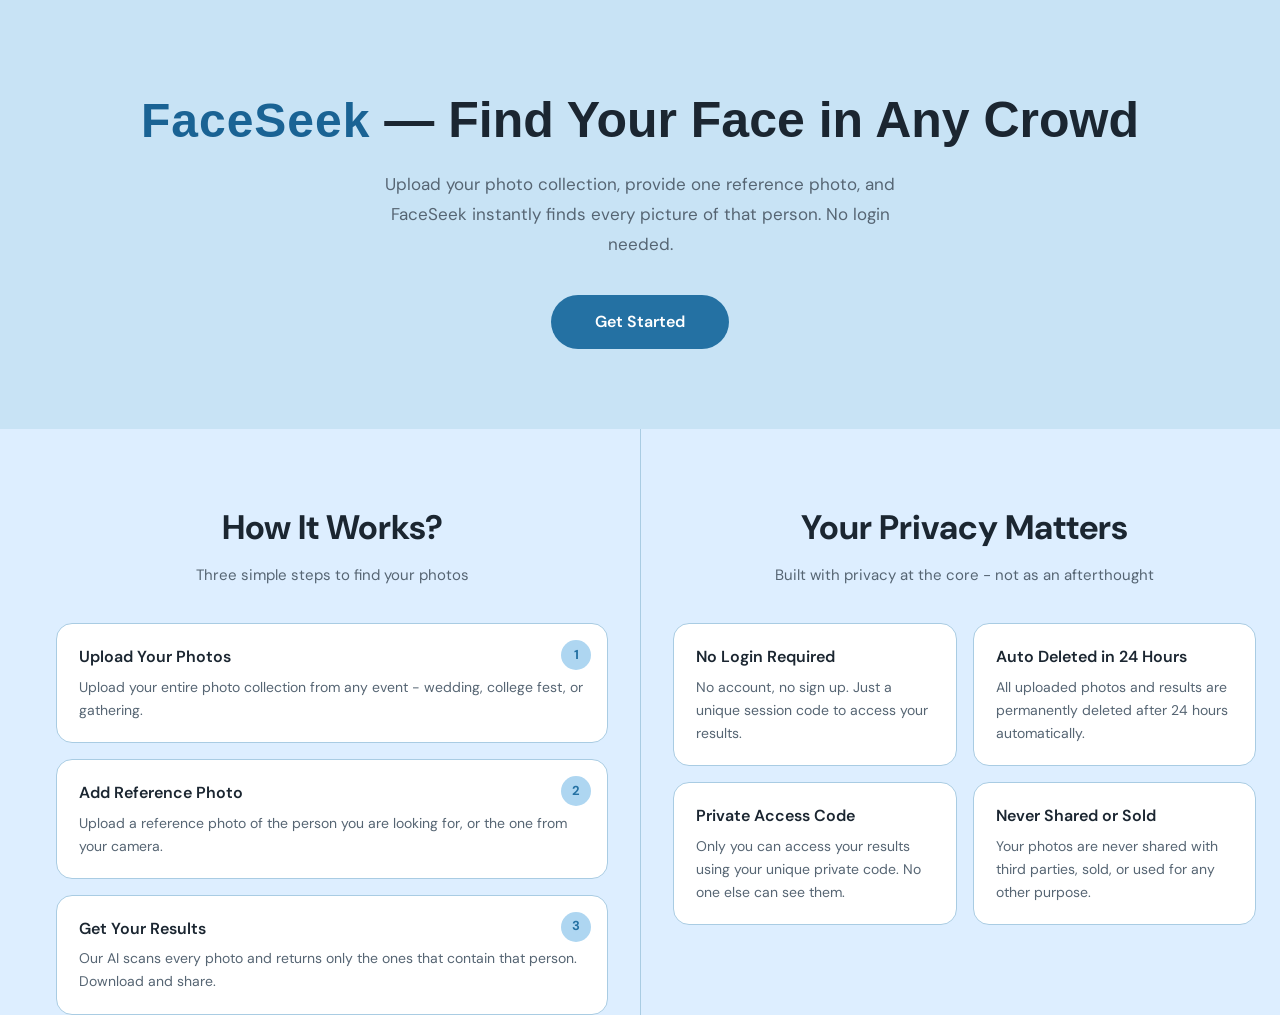
==== frontend/index.html @ 5cd5ea0a "fix: remove old shared script and fix typos in landing page" ====
<!DOCTYPE html>

<html lang="en">

<head>

    <meta charset="UTF-8">
    <meta name="viewport" content="width=device-width, initial-scale=1.0">
    <title>FaceSeek - Find Your Photos Instantly</title>    
    <link rel="stylesheet" href="Style.css">
</head>

<body>
    <section class="hero">
        <h1><span class="brand">FaceSeek</span> — Find Your Face in Any Crowd</h1>
        <p class="subtitle">
            Upload your photo collection, provide one reference photo,
            and FaceSeek instantly finds every picture of that person.
            No login needed.
        </p>

        <div class="btn-wrapper">
            <a href="Page2.html" class="btn-primary">Get Started</a>
        </div>

    </section>

    <div class="two-col-sections">
        <section class="how-section">
            <h2>How It Works?</h2>
            <p class="section-sub">Three simple steps to find your photos</p>

            <div class="steps">
                <div class="step-card">
                    <div class="step-number">1</div>
                    <h3>Upload Your Photos</h3>
                    <p>Upload your entire photo collection from any event - wedding, college fest, or gathering.</p>
                </div>

                <div class="step-card">
                    <div class="step-number">2</div>
                    <h3>Add Reference Photo</h3>
                    <p>Upload a reference photo of the person you are looking for, or the one from your camera.</p>
                </div>

                <div class="step-card">
                    <div class="step-number">3</div>
                    <h3>Get Your Results</h3>
                    <p>Our AI scans every photo and returns only the ones that contain that person. Download and share.</p>
                </div>

            </div>
        </section>

        <section class="privacy-section">

            <h2>Your Privacy Matters</h2>
            <p class="section-sub">Built with privacy at the core - not as an afterthought</p>

            <div class="privacy-cards">

                <div class="card">
                    <h3>No Login Required</h3>
                    <p>No account, no sign up. Just a unique session code to access your results.</p>
                </div>

                <div class="card">
                    <h3>Auto Deleted in 24 Hours</h3>
                    <p>All uploaded photos and results are permanently deleted after 24 hours automatically.</p>
                </div>

                <div class="card">
                    <h3>Private Access Code</h3>
                    <p>Only you can access your results using your unique private code. No one else can see them.</p>
                </div>

                <div class="card">
                    <h3>Never Shared or Sold</h3>
                    <p>Your photos are never shared with third parties, sold, or used for any other purpose.</p>
                </div>

            </div>

        </section>

    </div>

</body>

</html>
---- frontend/Style.css ----
@import url('https://fonts.googleapis.com/css2?family=Playfair+Display:wght@700&family=DM+Sans:wght@400;600&display=swap');

/* VARIABLES */
:root {
    --bg: #ddeeff;
    --white: #ffffff;
    --blue:#2471a3;
    --blue-light: #aed6f1;
    --blue-dark: #1a6394;
    --text-dark: #1b2631;
    --text-gray: #566573;
    --border: #a9cce3;
    --font: 'DM Sans', Arial, sans-serif;
    --hero-bg:  #c8e3f5;
}

/* Reseting browser spacing */
* {
    box-sizing: border-box;
    margin: 0;
    padding: 0;
}

/* Base style for whole page */
body {
    background: var(--hero-bg);
    color: var(--text-dark);
    font-family: var(--font);
    font-size: 16px;
    line-height: 1.6;
    overflow-x: hidden;

    min-height: 100vh;
    display: flex;
    flex-direction: column;
}


/* --- SECTION 1 -> HERO --- */
.hero{
    background-color: var(--hero-bg);
    text-align: center;
    /* max-width: 700px; */
    padding: 90px 24px 80px;
}

.hero h1 {
    font-family: 'Space Grotesk', sans-serif;
    font-size: 50px;
    font-weight: 700;
    color: var(--text-dark);
    line-height: 1.2;
    margin-bottom: 20px;
}
.brand {
    font-family: 'Outfit', sans-serif;
    font-size: 48px;
    font-weight: 800;
    color: var(--blue-dark);
    letter-spacing: 1px;
}


.hero .subtitle {
    font-size: 17px;
    color: var(--text-gray);
    max-width: 520px;
    margin: 0 auto 36px;
    line-height: 1.75;
}

/* Button Settings */
.btn-wrapper {
    display: flex;
    justify-content: center;
}
.btn-primary {
    display: inline-block;
    background-color: var(--blue);
    color: #ffffff;
    text-decoration: none;
    font-size: 16px;
    font-weight: 600;
    padding: 14px 44px;
    border-radius: 100px;
    transition: background-color 0.2s, transform 0.2s;
}

.btn-primary:hover {
    background-color: var(--blue-dark);
    transform: translateY(-2px);
}

/*Two column Wrapper */
.two-col-sections {
    display: grid;
    grid-template-columns: 1fr 1fr;
    align-items: stretch;
    max-width: 1300px;
    padding: 0 24px;
    margin: 0 auto;
}


/* --- SECTION 2 -> HOW IT WORKS? --- */
.how-section {
    background-color: var(--bg);
    padding: 72px 32px 0;
    /* max-width: 1050px; */
    text-align: center;
}

.how-section h2 {
    font-size: 34px;
    font-weight: 700;
    color: var(--text-dark);
    margin-bottom: 8px;
}

.section-sub {
    font-size: 15px;
    color: var(--text-gray);
    margin-bottom: 36px;
}

/* 3 Cards Row */
.steps {
    display: flex;
    flex-direction: column;
    gap: 16px;
    /* text-align: left; */
}

.step-card {
    background-color: var(--white);
    border: 1px solid var(--border);
    border-radius: 16px;
    padding: 20px 22px;
    position: relative; /* for step number positioning */
    text-align: left;
}


.step-number {
    position: absolute;
    top: 16px;
    right: 16px;
    width: 30px;
    height: 30px;
    border-radius: 50%;
    background-color: var(--blue-light);
    color: var(--blue);
    font-size: 13px;
    font-weight: 700;
    display: flex;
    align-items: center;
    justify-content: center;
}

/* Card Title */
.step-card h3 {
    font-size: 16px;
    font-weight: 600;
    color: var(--text-dark);
    margin-bottom: 6px;
    padding-right: 40px;
}

/* Card Description */
.step-card p {
    font-size: 14px;
    color: var(--text-gray);
    line-height: 1.65;
}


/* --- SECTION 3 -> PRIVACY --- */
.privacy-section {
    background-color: var(--bg);
    padding:  72px 0 72px 32px;
    text-align: center;
    border-left: 1px solid var(--border);
}

.privacy-section h2 {
    font-size: 34px;
    font-weight: 700;
    color: var(--text-dark);
    margin-bottom: 8px;
}

/* 4 Privacy Cards */
.privacy-cards {
    display: grid;
    grid-template-columns: repeat(2, 1fr);
    gap: 16px;
    text-align: left;
    align-items: start;
}

.card {
    background-color: var(--white);
    border: 1px solid var(--border);
    border-radius: 16px;
    padding: 20px 22px;
}

/* Card Title */
.card h3 {
    font-size: 16px;
    font-weight: 600;
    color: var(--text-dark);
    margin-bottom: 6px;
}

/* Card Description */
.card p {
    font-size: 14px;
    color: var(--text-gray);
    line-height: 1.65;
}


/* --- TABLET VIEW --- */
@media (max-width: 960px) {
    .two-col-sections {
        grid-template-columns: 1fr;
        padding: 0 20px;
    }
    
    .how-section {
        padding: 60px 0 40px;
        border-bottom: 1px solid var(--border); 
    }
 
    .privacy-section {
        padding: 40px 0 60px;
        border-left: none;
    }
}


/* --- MOBILE VIEW --- */
@media (max-width: 900px) {
    .two-col-sections {
        grid-template-columns: 1fr;
    }
}

@media (max-width: 680px) {
 
  .hero h1 {
    font-size: 32px;
  }
 
  .privacy-cards {
    grid-template-columns: 1fr;
  }
}

/* --- PAGE 2 - GET STARTED --- */
body.page2 {
    min-height: 1000vh;
    display: flex;
    flex-direction: column;
    overflow-x: hidden;
}

.back-bar {
    padding: 20px 32px;
    background: var(--hero-bg);
    border-bottom: 1px solid var(--border);
}

.back-link {
    display: inline-flex;
    align-items: center;
    gap: 6px;
    font-size: 16px;
    font-weight: 600;
    color: var(--blue);
    text-decoration: none;
}

.page-hero {
    background: var(--hero-bg);
    text-align: center;
    padding: 56px 24px 52px;
    border-bottom: 1px solid var(--border);
}

.page-hero h1 {
    font-family: 'Outfit', sans-serif;
    font-size: 39px;
    font-weight: 800;
    color: var(--text-dark);
    margin-bottom: 12px;
    line-height: 1.2
}

.page-hero h1 span {
    color: var(--blue-dark);
}

.page-hero p {
    font-size: 16px;
    color: var(--text-gray);
    max-width: 460px;
    margin: 0 auto;
}

.options-wrapper {
    flex: 1;
    display: flex;
    align-items: center;
    justify-content: center;
    padding: 56px 24px 72px;
}

.option-grid {
    display: grid;
    grid-template-columns: 1fr auto 1fr;
    gap: 24px;
    max-width: 860px;
    align-items: center;
}

.option-card {
    background: var(--white);
    border: 1px solid var(--border);
    border-radius: 20px;
    padding: 40px 36px;
    text-align: center;
    text-decoration: none;
    color: inherit;
    display: flex;
    flex-direction: column;
    align-items: center;
    gap: 16px;
    cursor: pointer;
    position: relative;
    overflow: hidden;
}

.icon-wrap {
    width: 72px;
    height: 72px;
    border-radius: 50px;
    background: var(--hero-bg);
    border: 1.5px solid var(--border);
    display: flex;
    align-items: center;
    justify-content: center;
    flex-shrink: 0;
    position: relative;
    z-index: 1;
}

.icon-wrap svg {
    width: 32px;
    height: 32px;
    stroke: var(--blue);
}

.option-card h2 {
    font-family: 'Outfit', sans-serif;
    font-size: 22px;
    font-weight: 700;
    color: var(--text-dark);
    position: relative;
    z-index: 1;
}

.option-card p {
    font-size: 14px;
    color: var(--text-gray);
    line-height: 1.7;
    max-width: 260px;
    position: relative;
    z-index: 1;
}

.card-badge {
    display: inline-block;
    font-size: 12px;
    font-weight: 600;
    padding: 4px 14px;
    border-radius: 100px;
    position: relative;
    z-index: 1;
    margin-top: 4px;
}

.badge-new {
    background: var(--blue-light);
    color: var(--blue-dark);
}

.badge-existing {
    background: #e8f5e9;
    color: #2e7d32;
}

.divider-or {
    display: flex;
    flex-direction: column;
    align-items: center;
    justify-content: center;
    gap: 10px;
    color: var(--text-gray);
    font-size: 20px;
    font-weight: 600;
    padding: 0 8px;
    opacity: 0.9;
}

.divider-line {
    width: 1px;
    height: 80px;
    background: var(--border);
}

.card-arrow {
    margin-top: auto;
    width: 36px;
    height: 36px;
    border-radius: 50%;
    background: var(--bg);
    display: flex;
    align-items: center;
    justify-content: center;
    position: relative;
    z-index: 1;
}

.card-arrow svg {
    width: 16px;
    height: 16px;
    stroke: var(--text-gray);
}

.note {
    text-align: center;
    font-size: 13px;
    color: var(--text-gray);
    padding: 0 24px 40px;
}

.note span {
    color: var(--blue);
    font-weight: 600;
}

/* --- PAGE 2 MOBILE --- */
@media (max-width: 640px) {
    .options-grid {
        grid-template-columns: 1fr;
    }
 
    .divider-or {
        flex-direction: row;
    }
 
    .divider-line {
        width: 60px;
        height: 1px;
    }
 
    .page-hero h1 {
        font-size: 28px;
    }
 
    .option-card {
        padding: 30px 24px;
    }
}

 /* ── PAGE 3 SPECIFIC STYLES ── */

/* ── FORM CARD ── */
.form-wrapper {
    flex: 1;
    display: flex;
    align-items: center;
    justify-content: center;
    padding: 48px 24px 72px;
    background: var(--bg);
}

.form-card {
    background: var(--white);
    border: 1px solid var(--border);
    border-radius: 24px;
    padding: 48px 44px;
    width: 100%;
    max-width: 500px;
    box-shadow: 0 4px 32px rgba(36, 113, 163, 0.07);
}

.form-card-header {
    text-align: center;
    margin-bottom: 36px;
}

.form-icon {
    width: 64px;
    height: 64px;
    border-radius: 50%;
    background: var(--hero-bg);
    border: 1.5px solid var(--border);
    display: flex;
    align-items: center;
    justify-content: center;
    margin: 0 auto 20px;
}

.form-icon svg {
    width: 28px;
    height: 28px;
    stroke: var(--blue);
}

.form-card-header h2 {
    font-family: 'Outfit', sans-serif;
    font-size: 26px;
    font-weight: 700;
    color: var(--text-dark);
    margin-bottom: 8px;
}

.form-card-header p {
    font-size: 14px;
    color: var(--text-gray);
    line-height: 1.6;
}

/* ── FIELD GROUP ── */
.field-group {
    display: flex;
    flex-direction: column;
    gap: 24px;
    margin-bottom: 28px;
}

.field-label {
    display: block;
    font-size: 13px;
    font-weight: 600;
    color: var(--text-dark);
    margin-bottom: 8px;
    letter-spacing: 0.3px;
}

.field-input {
    width: 100%;
    padding: 13px 16px;
    border: 1.5px solid var(--border);
    border-radius: 12px;
    font-family: var(--font);
    font-size: 15px;
    color: var(--text-dark);
    background: var(--white);
    outline: none;
    transition: border-color 0.2s, box-shadow 0.2s;
}

.field-input:focus {
    border-color: var(--blue);
    box-shadow: 0 0 0 3px rgba(36, 113, 163, 0.1);
}

.field-input::placeholder {
    color: #b0bec5;
}

.field-note {
    margin-top: 7px;
    font-size: 12px;
    color: var(--text-gray);
    display: flex;
    align-items: center;
    gap: 5px;
}

.field-note svg {
    width: 13px;
    height: 13px;
    stroke: var(--text-gray);
    flex-shrink: 0;
}

/* ── AUTO-CODE BOX ── */
.code-box {
    position: relative;
}

.code-display {
    width: 100%;
    padding: 13px 48px 13px 16px;
    border: 1.5px solid var(--border);
    border-radius: 12px;
    font-family: 'Courier New', monospace;
    font-size: 15px;
    font-weight: 600;
    color: var(--blue-dark);
    background: var(--hero-bg);
    letter-spacing: 2px;
    cursor: default;
    user-select: all;
}

.copy-btn {
    position: absolute;
    right: 10px;
    top: 50%;
    transform: translateY(-50%);
    background: none;
    border: none;
    cursor: pointer;
    padding: 6px;
    border-radius: 8px;
    color: var(--text-gray);
    display: flex;
    align-items: center;
    justify-content: center;
    transition: background 0.15s, color 0.15s;
}

.copy-btn:hover {
    background: var(--blue-light);
    color: var(--blue-dark);
}

.copy-btn svg {
    width: 16px;
    height: 16px;
    stroke: currentColor;
}

.copy-toast {
    display: none;
    position: absolute;
    right: 0;
    top: -32px;
    background: var(--text-dark);
    color: #fff;
    font-size: 11px;
    font-weight: 600;
    padding: 4px 10px;
    border-radius: 6px;
    white-space: nowrap;
    pointer-events: none;
}

.copy-toast.show {
    display: block;
    animation: fadeOut 1.5s forwards;
}

@keyframes fadeOut {
    0%   { opacity: 1; }
    70%  { opacity: 1; }
    100% { opacity: 0; }
}

/* ── SAVE WARNING ── */
.save-warning {
    background: #fff8e1;
    border: 1px solid #ffe082;
    border-radius: 12px;
    padding: 14px 16px;
    display: flex;
    gap: 10px;
    align-items: flex-start;
    margin-bottom: 28px;
}

.save-warning svg {
    width: 18px;
    height: 18px;
    stroke: #f59e0b;
    flex-shrink: 0;
    margin-top: 1px;
}

.save-warning p {
    font-size: 13px;
    color: #78550a;
    line-height: 1.55;
}

.save-warning strong {
    font-weight: 700;
}

/* ── SUBMIT BUTTON ── */
.btn-submit {
    width: 100%;
    padding: 15px;
    background: var(--blue);
    color: #fff;
    border: none;
    border-radius: 100px;
    font-family: var(--font);
    font-size: 15px;
    font-weight: 600;
    cursor: pointer;
    transition: background 0.2s, transform 0.2s;
}

.btn-submit:hover {
    background: var(--blue-dark);
    transform: translateY(-2px);
}

.btn-submit:active {
    transform: translateY(0);
}

/* ── SUCCESS OVERLAY ── */
.success-overlay {
    display: none;
    position: fixed;
    inset: 0;
    background: rgba(200, 227, 245, 0.7);
    backdrop-filter: blur(6px);
    z-index: 100;
    align-items: center;
    justify-content: center;
    padding: 24px;
}

.success-overlay.show {
    display: flex;
    animation: overlayIn 0.3s ease;
}

@keyframes overlayIn {
    from { opacity: 0; }
    to   { opacity: 1; }
}

.success-card {
    background: var(--white);
    border: 1px solid var(--border);
    border-radius: 24px;
    padding: 48px 40px;
    max-width: 440px;
    width: 100%;
    text-align: center;
    box-shadow: 0 8px 48px rgba(36, 113, 163, 0.13);
    animation: cardIn 0.35s cubic-bezier(0.34, 1.56, 0.64, 1);
}

@keyframes cardIn {
    from { opacity: 0; transform: scale(0.92) translateY(16px); }
    to   { opacity: 1; transform: scale(1) translateY(0); }
}

.success-icon {
    width: 72px;
    height: 72px;
    border-radius: 50%;
    background: #e8f5e9;
    border: 1.5px solid #a5d6a7;
    display: flex;
    align-items: center;
    justify-content: center;
    margin: 0 auto 20px;
}

.success-icon svg {
    width: 32px;
    height: 32px;
    stroke: #2e7d32;
}

.success-card h2 {
    font-family: 'Outfit', sans-serif;
    font-size: 24px;
    font-weight: 700;
    color: var(--text-dark);
    margin-bottom: 8px;
}

.success-card > p {
    font-size: 14px;
    color: var(--text-gray);
    line-height: 1.6;
    margin-bottom: 28px;
}

.success-info {
    background: var(--hero-bg);
    border: 1px solid var(--border);
    border-radius: 14px;
    padding: 18px 20px;
    text-align: left;
    margin-bottom: 12px;
}

.success-info-row {
    display: flex;
    justify-content: space-between;
    align-items: center;
    gap: 12px;
}

.success-info-row + .success-info-row {
    margin-top: 12px;
    padding-top: 12px;
    border-top: 1px solid var(--border);
}

.success-info-label {
    font-size: 12px;
    font-weight: 600;
    color: var(--text-gray);
    text-transform: uppercase;
    letter-spacing: 0.5px;
}

.success-info-value {
    font-size: 14px;
    font-weight: 600;
    color: var(--text-dark);
    font-family: 'Courier New', monospace;
    letter-spacing: 1px;
}

.success-copy-btn {
    background: none;
    border: none;
    cursor: pointer;
    padding: 4px;
    color: var(--blue);
    display: flex;
    align-items: center;
}

.success-copy-btn svg {
    width: 15px;
    height: 15px;
    stroke: currentColor;
}

.success-warning {
    background: #fff8e1;
    border: 1px solid #ffe082;
    border-radius: 10px;
    padding: 11px 14px;
    font-size: 12px;
    color: #78550a;
    line-height: 1.55;
    text-align: left;
    margin-bottom: 24px;
    display: flex;
    gap: 8px;
    align-items: flex-start;
}

.success-warning svg {
    width: 15px;
    height: 15px;
    stroke: #f59e0b;
    flex-shrink: 0;
    margin-top: 1px;
}

.btn-continue {
    width: 100%;
    padding: 14px;
    background: var(--blue);
    color: #fff;
    border: none;
    border-radius: 100px;
    font-family: var(--font);
    font-size: 15px;
    font-weight: 600;
    cursor: pointer;
    text-decoration: none;
    display: inline-block;
    transition: background 0.2s, transform 0.2s;
}

.btn-continue:hover {
    background: var(--blue-dark);
    transform: translateY(-2px);
}

/* ── MOBILE ── */
@media (max-width: 560px) {
    .form-card {
        padding: 32px 24px;
    }

    .success-card {
        padding: 36px 24px;
    }
}

/* --- PAGE 4 - ACCESS ALBUM --- */
.pwd-box {
    position: relative;
}

.pwd-toggle {
    position: absolute;
    right: 12px;
    top: 50%;
    transform: translateY(-50%);
    background: none;
    border: none;
    cursor: pointer;
    padding: 4px;
    color: var(--text-gray);
    display: flex;
    align-items: center;
    justify-content: center;
    border-radius: 6px;
    transition: color 0.15s, background 0.15s;
}

.pwd-toggle:hover {
    color: var(--blue);
    background: var(--blue-light);
}

.pwd-toggle svg {
    width: 17px;
    height: 17px;
    stroke: currentColor;
}

.error-banner {
    display: none;
    background: #fdecea;
    border: 1px solid #f5c6c2;
    border-radius: 12px;
    padding: 13px 16px;
    gap: 10px;
    align-items: flex-start;
    margin-bottom: 20px;
}

.error-banner.show {
    display: flex;
    animation: shakeX 0.4s ease;
}

.error-banner p {
    font-size: 13px;
    color: #7f1d1d;
    line-height: 1.55;
}

.error-banner strong {
    font-weight: 700;
}

@keyframes shakeX {
    0%,100% { transform: translateX(0); }
    20%      { transform: translateX(-6px); }
    40%      { transform: translateX(6px); }
    60%      { transform: translateX(-4px); }
    80%      { transform: translateX(4px); }
}

.login-success-overlay {
    display: none;
    position: fixed;
    inset: 0;
    background: rgba(200, 227, 245, 0.7);
    backdrop-filter: blur(6px);
    z-index: 100;
    align-items: center;
    justify-content: center;
    padding: 24px;
}

.login-success-overlay.show {
    display: flex;
    animation: overlayIn 0.3s ease;
}

.login-success-card {
    background: var(--white);
    border: 1px solid var(--border);
    border-radius: 24px;
    padding: 48px 40px;
    max-width: 420px;
    width: 100%;
    text-align: center;
    box-shadow: 0 8px 48px rgba(36, 113, 163, 0.13);
    animation: cardIn 0.35s cubic-bezier(0.34, 1.56, 0.64, 1);
}

.login-success-card .success-icon {
    width: 72px;
    height: 72px;
    border-radius: 50%;
    background: #e8f5e9;
    border: 1.5px solid #a5d6a7;
    display: flex;
    align-items: center;
    justify-content: center;
    margin: 0 auto 20px;
}

.login-success-card .success-icon svg {
    width: 32px;
    height: 32px;
    stroke: #2e7d32;
}

.login-success-card h2 {
    font-family: 'Outfit', sans-serif;
    font-size: 24px;
    font-weight: 700;
    color: var(--text-dark);
    margin-bottom: 8px;
}

.login-success-card > p {
    font-size: 14px;
    color: var(--text-gray);
    line-height: 1.6;
    margin-bottom: 28px;
}

.login-album-info {
    background: var(--hero-bg);
    border: 1px solid var(--border);
    border-radius: 14px;
    padding: 18px 20px;
    text-align: left;
    margin-bottom: 28px;
}

.login-album-info-label {
    font-size: 12px;
    font-weight: 600;
    color: var(--text-gray);
    text-transform: uppercase;
    letter-spacing: 0.5px;
    margin-bottom: 4px;
}

.login-album-info-value {
    font-size: 15px;
    font-weight: 600;
    color: var(--text-dark);
}

/* --- PAGE 3b - UPLOAD PHOTOS --- */

/* ── ALBUM BANNER ── */
.album-banner {
    background: var(--white);
    border-bottom: 1px solid var(--border);
    padding: 12px 32px;
    display: flex;
    align-items: center;
    gap: 10px;
}

.album-banner-label {
    font-size: 12px;
    font-weight: 600;
    color: var(--text-gray);
    text-transform: uppercase;
    letter-spacing: 0.5px;
    white-space: nowrap;
}

.album-banner-name {
    font-size: 14px;
    font-weight: 600;
    color: var(--blue-dark);
}

/* ── UPLOAD WRAPPER ── */
.upload-wrapper {
    flex: 1;
    display: flex;
    align-items: flex-start;
    justify-content: center;
    padding: 40px 24px 72px;
    background: var(--bg);
}

.upload-card {
    background: var(--white);
    border: 1px solid var(--border);
    border-radius: 24px;
    padding: 44px 40px;
    width: 100%;
    max-width: 580px;
    box-shadow: 0 4px 24px rgba(36, 113, 163, 0.07);
}

/* ── CARD HEADER ── */
.upload-card-header {
    text-align: center;
    margin-bottom: 32px;
}

.upload-form-icon {
    width: 60px;
    height: 60px;
    border-radius: 16px;
    background: var(--hero-bg);
    border: 1.5px solid var(--border);
    display: flex;
    align-items: center;
    justify-content: center;
    margin: 0 auto 18px;
}

.upload-form-icon svg {
    width: 26px;
    height: 26px;
    stroke: var(--blue);
}

.upload-card-header h2 {
    font-family: 'Outfit', sans-serif;
    font-size: 22px;
    font-weight: 700;
    color: var(--text-dark);
    margin-bottom: 6px;
}

.upload-card-header p {
    font-size: 14px;
    color: var(--text-gray);
    line-height: 1.6;
}

/* ── DROP ZONE ── */
.drop-zone {
    border: 2px dashed var(--border);
    border-radius: 16px;
    padding: 40px 24px;
    text-align: center;
    cursor: pointer;
    transition: border-color 0.2s, background 0.2s;
    background: var(--hero-bg);
    margin-bottom: 24px;
}

.drop-zone:hover,
.drop-zone.drag-over {
    border-color: var(--blue);
    background: #d6eaf8;
}

.drop-zone-icon {
    width: 48px;
    height: 48px;
    border-radius: 12px;
    background: var(--white);
    border: 1.5px solid var(--border);
    display: flex;
    align-items: center;
    justify-content: center;
    margin: 0 auto 14px;
}

.drop-zone-icon svg {
    width: 22px;
    height: 22px;
    stroke: var(--blue);
}

.drop-zone p {
    font-size: 14px;
    color: var(--text-gray);
    line-height: 1.6;
}

.drop-zone p strong {
    color: var(--blue);
    font-weight: 600;
}

.drop-zone input[type="file"] {
    display: none;
}

.drop-zone-hint {
    font-size: 12px;
    color: var(--text-gray);
    margin-top: 8px;
}

/* ── PHOTO COUNT BAR ── */
.photo-count-bar {
    display: none;
    align-items: center;
    justify-content: space-between;
    margin-bottom: 14px;
}

.photo-count-bar.visible {
    display: flex;
}

.photo-count-text {
    font-size: 13px;
    font-weight: 600;
    color: var(--text-dark);
}

.photo-count-text span {
    color: var(--blue);
}

.clear-all-btn {
    font-size: 12px;
    font-weight: 600;
    color: #e53935;
    background: none;
    border: none;
    cursor: pointer;
    padding: 4px 8px;
    border-radius: 6px;
    transition: background 0.15s;
}

.clear-all-btn:hover {
    background: #fdecea;
}

/* ── THUMBNAIL GRID ── */
.thumb-grid {
    display: grid;
    grid-template-columns: repeat(4, 1fr);
    gap: 10px;
    margin-bottom: 28px;
}

.thumb-item {
    position: relative;
    border-radius: 10px;
    overflow: hidden;
    aspect-ratio: 1 / 1;
    border: 1.5px solid var(--border);
    background: var(--hero-bg);
}

.thumb-item img {
    width: 100%;
    height: 100%;
    object-fit: cover;
    display: block;
}

.thumb-remove {
    position: absolute;
    top: 4px;
    right: 4px;
    width: 22px;
    height: 22px;
    border-radius: 50%;
    background: rgba(0, 0, 0, 0.55);
    border: none;
    cursor: pointer;
    display: flex;
    align-items: center;
    justify-content: center;
    opacity: 0;
    transition: opacity 0.15s;
    padding: 0;
}

.thumb-item:hover .thumb-remove {
    opacity: 1;
}

.thumb-remove svg {
    width: 11px;
    height: 11px;
    stroke: #fff;
    stroke-width: 2.5;
}

/* ── LIMIT WARNING ── */
.limit-warning {
    display: none;
    background: #fff8e1;
    border: 1px solid #ffe082;
    border-radius: 10px;
    padding: 11px 14px;
    font-size: 12px;
    color: #78550a;
    line-height: 1.55;
    margin-bottom: 20px;
    gap: 8px;
    align-items: flex-start;
}

.limit-warning.show {
    display: flex;
}

.limit-warning svg {
    width: 15px;
    height: 15px;
    stroke: #f59e0b;
    flex-shrink: 0;
    margin-top: 1px;
}

/* ── UPLOAD SUCCESS OVERLAY ── */
.upload-success-overlay {
    display: none;
    position: fixed;
    inset: 0;
    background: rgba(200, 227, 245, 0.75);
    backdrop-filter: blur(6px);
    z-index: 100;
    align-items: center;
    justify-content: center;
    padding: 24px;
}

.upload-success-overlay.show {
    display: flex;
    animation: overlayIn 0.3s ease;
}

.upload-success-card {
    background: var(--white);
    border: 1px solid var(--border);
    border-radius: 24px;
    padding: 48px 40px;
    max-width: 440px;
    width: 100%;
    text-align: center;
    box-shadow: 0 8px 48px rgba(36, 113, 163, 0.13);
    animation: cardIn 0.35s cubic-bezier(0.34, 1.56, 0.64, 1);
}

.upload-success-card h2 {
    font-family: 'Outfit', sans-serif;
    font-size: 24px;
    font-weight: 700;
    color: var(--text-dark);
    margin-bottom: 8px;
}

.upload-success-card > p {
    font-size: 14px;
    color: var(--text-gray);
    line-height: 1.6;
    margin-bottom: 28px;
    position: relative;
}

/* ── UPLOAD SUMMARY BOX ── */
.upload-summary {
    background: var(--hero-bg);
    border: 1px solid var(--border);
    border-radius: 14px;
    padding: 18px 20px;
    text-align: left;
    margin-bottom: 16px;
}

.upload-summary-row {
    display: flex;
    justify-content: space-between;
    align-items: center;
    gap: 12px;
}

.upload-summary-row + .upload-summary-row {
    margin-top: 12px;
    padding-top: 12px;
    border-top: 1px solid var(--border);
}

.upload-summary-label {
    font-size: 12px;
    font-weight: 600;
    color: var(--text-gray);
    text-transform: uppercase;
    letter-spacing: 0.5px;
}

.upload-summary-value {
    font-size: 14px;
    font-weight: 600;
    color: var(--text-dark);
}

.upload-summary-value.mono {
    font-family: 'Courier New', monospace;
    letter-spacing: 1px;
}

/* ── CODE COPY BUTTON ── */
.code-copy-btn {
    background: none;
    border: none;
    cursor: pointer;
    padding: 4px;
    color: var(--blue);
    display: flex;
    align-items: center;
}

.code-copy-btn svg {
    width: 15px;
    height: 15px;
    stroke: currentColor;
}

/* ── PAGE 3b MOBILE ── */
@media (max-width: 560px) {
    .upload-card {
        padding: 32px 20px;
    }

    .thumb-grid {
        grid-template-columns: repeat(3, 1fr);
    }

    .upload-success-card {
        padding: 36px 24px;
    }
}
/* ── OVERLAY CLOSE BUTTON (Page3b) ── */
.overlay-close-btn {
    position: absolute;
    top: 16px;
    right: 16px;
    width: 32px;
    height: 32px;
    border-radius: 50%;
    background: var(--hero-bg);
    border: 1.5px solid var(--border);
    cursor: pointer;
    display: flex;
    align-items: center;
    justify-content: center;
    color: var(--text-gray);
    transition: background 0.15s, color 0.15s;
}
 
.overlay-close-btn:hover {
    background: var(--blue-light);
    color: var(--blue-dark);
}
 

            /* ══════════════════════════════════════════
               PAGE 4b — ALBUM VIEW & FACE FILTER
            ══════════════════════════════════════════ */
 
            body {
                background: var(--bg);
                display: flex;
                flex-direction: column;
                min-height: 100vh;
            }
 
            /* ── ALBUM INFO BANNER ── */
            .album-info-bar {
                background: var(--white);
                border-bottom: 1px solid var(--border);
                padding: 13px 32px;
                display: flex;
                align-items: center;
                gap: 20px;
                flex-wrap: wrap;
            }
 
            .album-info-chip {
                display: flex;
                align-items: center;
                gap: 7px;
                background: var(--hero-bg);
                border: 1px solid var(--border);
                border-radius: 100px;
                padding: 5px 14px 5px 10px;
            }
 
            .album-info-chip svg {
                width: 14px;
                height: 14px;
                stroke: var(--blue);
                flex-shrink: 0;
            }
 
            .album-info-chip-label {
                font-size: 11px;
                font-weight: 600;
                color: var(--text-gray);
                text-transform: uppercase;
                letter-spacing: 0.5px;
            }
 
            .album-info-chip-value {
                font-size: 13px;
                font-weight: 600;
                color: var(--blue-dark);
            }
 
            /* ── PAGE LAYOUT ── */
            .page4b-layout {
                flex: 1;
                display: flex;
                flex-direction: column;
                gap: 0;
            }
 
            /* ── SECTION HEADING ── */
            .section-heading {
                display: flex;
                align-items: center;
                justify-content: space-between;
                margin-bottom: 18px;
                flex-wrap: wrap;
                gap: 10px;
            }
 
            .section-heading-left {
                display: flex;
                align-items: center;
                gap: 10px;
            }
 
            .section-label {
                font-family: 'Outfit', sans-serif;
                font-size: 16px;
                font-weight: 700;
                color: var(--text-dark);
            }
 
            .photo-badge {
                display: inline-flex;
                align-items: center;
                background: var(--blue-light);
                color: var(--blue-dark);
                font-size: 12px;
                font-weight: 700;
                padding: 3px 10px;
                border-radius: 100px;
            }
 
 
            /* ══════════════════════════════════════════
               SECTION A — ALBUM PREVIEW
            ══════════════════════════════════════════ */
            .album-section {
                background: var(--white);
                border-bottom: 1px solid var(--border);
                padding: 28px 32px 32px;
            }
 
            /* Grid for album thumbnails */
            .album-preview-grid {
                display: grid;
                grid-template-columns: repeat(auto-fill, minmax(110px, 1fr));
                gap: 10px;
            }
 
            .album-thumb {
                position: relative;
                border-radius: 10px;
                overflow: hidden;
                aspect-ratio: 1 / 1;
                border: 1.5px solid var(--border);
                background: var(--hero-bg);
                cursor: pointer;
                transition: transform 0.15s, border-color 0.15s;
            }
 
            .album-thumb:hover {
                transform: scale(1.03);
                border-color: var(--blue);
            }
 
            .album-thumb img {
                width: 100%;
                height: 100%;
                object-fit: cover;
                display: block;
            }
 
            .album-thumb-overlay {
                position: absolute;
                inset: 0;
                background: rgba(36, 113, 163, 0.0);
                display: flex;
                align-items: center;
                justify-content: center;
                transition: background 0.15s;
            }
 
            .album-thumb:hover .album-thumb-overlay {
                background: rgba(36, 113, 163, 0.18);
            }
 
            .album-thumb-overlay svg {
                opacity: 0;
                width: 22px;
                height: 22px;
                stroke: #fff;
                filter: drop-shadow(0 1px 3px rgba(0,0,0,0.4));
                transition: opacity 0.15s;
            }
 
            .album-thumb:hover .album-thumb-overlay svg {
                opacity: 1;
            }
 
            /* Empty state */
            .album-empty {
                text-align: center;
                padding: 40px 20px;
                color: var(--text-gray);
                font-size: 14px;
            }
 
            .album-empty svg {
                width: 40px;
                height: 40px;
                stroke: var(--border);
                margin-bottom: 12px;
            }
 
 
            /* ══════════════════════════════════════════
               SECTION B — FACE FILTER
            ══════════════════════════════════════════ */
            .filter-section {
                padding: 32px 32px 36px;
                background: var(--bg);
                border-bottom: 1px solid var(--border);
            }
 
            .filter-card {
                background: var(--white);
                border: 1px solid var(--border);
                border-radius: 20px;
                padding: 32px 32px 28px;
                max-width: 680px;
                margin: 0 auto;
                box-shadow: 0 4px 20px rgba(36, 113, 163, 0.06);
            }
 
            .filter-card-header {
                display: flex;
                align-items: center;
                gap: 14px;
                margin-bottom: 24px;
            }
 
            .filter-icon {
                width: 48px;
                height: 48px;
                border-radius: 14px;
                background: var(--hero-bg);
                border: 1.5px solid var(--border);
                display: flex;
                align-items: center;
                justify-content: center;
                flex-shrink: 0;
            }
 
            .filter-icon svg {
                width: 22px;
                height: 22px;
                stroke: var(--blue);
            }
 
            .filter-card-header-text h3 {
                font-family: 'Outfit', sans-serif;
                font-size: 17px;
                font-weight: 700;
                color: var(--text-dark);
                margin-bottom: 3px;
            }
 
            .filter-card-header-text p {
                font-size: 13px;
                color: var(--text-gray);
                line-height: 1.55;
            }
 
            /* Two-column filter layout */
            .filter-body {
                display: grid;
                grid-template-columns: 1fr auto;
                gap: 24px;
                align-items: start;
            }
 
            /* Reference photo upload zone */
            .ref-upload-zone {
                border: 2px dashed var(--border);
                border-radius: 14px;
                padding: 28px 20px;
                text-align: center;
                cursor: pointer;
                transition: border-color 0.2s, background 0.2s;
                background: var(--hero-bg);
                position: relative;
                min-height: 140px;
                display: flex;
                flex-direction: column;
                align-items: center;
                justify-content: center;
            }
 
            .ref-upload-zone:hover,
            .ref-upload-zone.drag-over {
                border-color: var(--blue);
                background: #d6eaf8;
            }
 
            .ref-upload-zone input[type="file"] {
                display: none;
            }
 
            .ref-upload-icon {
                width: 40px;
                height: 40px;
                border-radius: 10px;
                background: var(--white);
                border: 1.5px solid var(--border);
                display: flex;
                align-items: center;
                justify-content: center;
                margin: 0 auto 12px;
            }
 
            .ref-upload-icon svg {
                width: 18px;
                height: 18px;
                stroke: var(--blue);
            }
 
            .ref-upload-zone p {
                font-size: 13px;
                color: var(--text-gray);
                line-height: 1.5;
            }
 
            .ref-upload-zone p strong {
                color: var(--blue);
                font-weight: 600;
            }
 
            /* Reference preview (replaces upload zone when photo chosen) */
            .ref-preview-wrap {
                display: none;
                position: relative;
                border-radius: 14px;
                overflow: hidden;
                aspect-ratio: 1 / 1;
                border: 2px solid var(--blue);
                background: var(--hero-bg);
                max-width: 140px;
                width: 100%;
                margin: 0 auto;
            }
 
            .ref-preview-wrap.has-image {
                display: block;
            }
 
            .ref-preview-wrap img {
                width: 100%;
                height: 100%;
                object-fit: cover;
                display: block;
            }
 
            .ref-preview-change {
                position: absolute;
                bottom: 0;
                left: 0;
                right: 0;
                background: rgba(36, 113, 163, 0.85);
                color: #fff;
                font-size: 11px;
                font-weight: 600;
                text-align: center;
                padding: 6px;
                cursor: pointer;
                border: none;
                width: 100%;
                transition: background 0.15s;
            }
 
            .ref-preview-change:hover {
                background: rgba(26, 99, 148, 0.95);
            }
 
            /* Filter right side: label + button */
            .filter-action-col {
                display: flex;
                flex-direction: column;
                gap: 14px;
                padding-top: 4px;
            }
 
            .ref-label {
                font-size: 12px;
                font-weight: 600;
                color: var(--text-gray);
                text-transform: uppercase;
                letter-spacing: 0.5px;
            }
 
            /* Filter button */
            .btn-filter {
                display: inline-flex;
                align-items: center;
                justify-content: center;
                gap: 8px;
                background: var(--blue);
                color: #fff;
                border: none;
                border-radius: 100px;
                font-family: 'DM Sans', sans-serif;
                font-size: 15px;
                font-weight: 600;
                padding: 13px 28px;
                cursor: pointer;
                transition: background 0.2s, transform 0.15s;
                white-space: nowrap;
            }
 
            .btn-filter:hover:not(:disabled) {
                background: var(--blue-dark);
                transform: translateY(-1px);
            }
 
            .btn-filter:disabled {
                background: var(--blue-light);
                color: var(--blue);
                cursor: not-allowed;
                transform: none;
            }
 
            .btn-filter svg {
                width: 16px;
                height: 16px;
                stroke: currentColor;
            }
 
            /* ── PROCESSING STATE ── */
            .processing-bar {
                display: none;
                align-items: center;
                gap: 12px;
                background: var(--hero-bg);
                border: 1px solid var(--border);
                border-radius: 12px;
                padding: 13px 16px;
                margin-top: 18px;
                font-size: 13px;
                color: var(--text-dark);
                font-weight: 500;
            }
 
            .processing-bar.show {
                display: flex;
            }
 
            .spinner {
                width: 18px;
                height: 18px;
                border: 2.5px solid var(--blue-light);
                border-top-color: var(--blue);
                border-radius: 50%;
                animation: spin 0.75s linear infinite;
                flex-shrink: 0;
            }
 
            .processing-progress {
                flex: 1;
            }
 
            .processing-progress-label {
                display: flex;
                justify-content: space-between;
                margin-bottom: 5px;
                font-size: 12px;
                color: var(--text-gray);
            }
 
            .progress-track {
                height: 5px;
                background: var(--blue-light);
                border-radius: 100px;
                overflow: hidden;
            }
 
            .progress-fill {
                height: 100%;
                background: var(--blue);
                border-radius: 100px;
                width: 0%;
                transition: width 0.3s ease;
            }
 
            @keyframes spin {
                to { transform: rotate(360deg); }
            }
 
 
            /* ══════════════════════════════════════════
               SECTION C — RESULTS
            ══════════════════════════════════════════ */
            .results-section {
                display: none;
                padding: 32px 32px 48px;
                background: var(--bg);
            }
 
            .results-section.show {
                display: block;
                animation: fadeUp 0.35s ease;
            }
 
            @keyframes fadeUp {
                from { opacity: 0; transform: translateY(14px); }
                to   { opacity: 1; transform: translateY(0); }
            }
 
            .results-header {
                display: flex;
                align-items: center;
                justify-content: space-between;
                margin-bottom: 20px;
                flex-wrap: wrap;
                gap: 12px;
            }
 
            .results-title-group {
                display: flex;
                align-items: center;
                gap: 10px;
            }
 
            .results-title {
                font-family: 'Outfit', sans-serif;
                font-size: 17px;
                font-weight: 700;
                color: var(--text-dark);
            }
 
            .match-badge {
                display: inline-flex;
                align-items: center;
                gap: 5px;
                background: #e8f5e9;
                color: #2e7d32;
                border: 1px solid #a5d6a7;
                font-size: 12px;
                font-weight: 700;
                padding: 3px 11px;
                border-radius: 100px;
            }
 
            .match-badge svg {
                width: 11px;
                height: 11px;
                stroke: #2e7d32;
            }
 
            /* No matches state */
            .no-matches {
                display: none;
                text-align: center;
                padding: 56px 20px;
                background: var(--white);
                border: 1px solid var(--border);
                border-radius: 18px;
            }
 
            .no-matches.show {
                display: block;
            }
 
            .no-matches svg {
                width: 44px;
                height: 44px;
                stroke: var(--border);
                margin-bottom: 14px;
            }
 
            .no-matches h4 {
                font-family: 'Outfit', sans-serif;
                font-size: 16px;
                font-weight: 700;
                color: var(--text-dark);
                margin-bottom: 6px;
            }
 
            .no-matches p {
                font-size: 13px;
                color: var(--text-gray);
            }
 
            /* Download action bar */
            .results-actions {
                display: flex;
                align-items: center;
                gap: 10px;
                flex-wrap: wrap;
            }
 
            .btn-dl {
                display: inline-flex;
                align-items: center;
                gap: 7px;
                border-radius: 100px;
                font-family: 'DM Sans', sans-serif;
                font-size: 13px;
                font-weight: 600;
                padding: 9px 18px;
                cursor: pointer;
                transition: background 0.15s, transform 0.15s, opacity 0.15s;
                border: none;
            }
 
            .btn-dl:hover:not(:disabled) {
                transform: translateY(-1px);
            }
 
            .btn-dl:disabled {
                opacity: 0.5;
                cursor: not-allowed;
            }
 
            .btn-dl svg {
                width: 14px;
                height: 14px;
                stroke: currentColor;
                flex-shrink: 0;
            }
 
            .btn-dl-selected {
                background: var(--blue-light);
                color: var(--blue-dark);
            }
 
            .btn-dl-selected:hover:not(:disabled) {
                background: #85c1e9;
            }
 
            .btn-dl-all {
                background: var(--blue);
                color: #fff;
            }
 
            .btn-dl-all:hover:not(:disabled) {
                background: var(--blue-dark);
            }
 
            .select-count-label {
                font-size: 12px;
                color: var(--text-gray);
                font-weight: 500;
            }
 
            /* Select all toggle */
            .btn-select-all {
                background: none;
                border: 1px solid var(--border);
                border-radius: 100px;
                font-family: 'DM Sans', sans-serif;
                font-size: 12px;
                font-weight: 600;
                color: var(--text-dark);
                padding: 6px 14px;
                cursor: pointer;
                transition: background 0.15s;
            }
 
            .btn-select-all:hover {
                background: var(--hero-bg);
            }
 
            /* Results grid */
            .results-grid {
                display: grid;
                grid-template-columns: repeat(auto-fill, minmax(130px, 1fr));
                gap: 12px;
                margin-top: 16px;
            }
 
            .result-thumb {
                position: relative;
                border-radius: 12px;
                overflow: hidden;
                aspect-ratio: 1 / 1;
                border: 2px solid var(--border);
                background: var(--hero-bg);
                cursor: pointer;
                transition: border-color 0.15s, transform 0.15s;
            }
 
            .result-thumb:hover {
                transform: scale(1.02);
            }
 
            .result-thumb.selected {
                border-color: var(--blue);
                box-shadow: 0 0 0 3px rgba(36, 113, 163, 0.18);
            }
 
            .result-thumb img {
                width: 100%;
                height: 100%;
                object-fit: cover;
                display: block;
            }
 
            /* Checkbox overlay */
            .result-checkbox {
                position: absolute;
                top: 7px;
                left: 7px;
                width: 20px;
                height: 20px;
                border-radius: 50%;
                background: rgba(255, 255, 255, 0.85);
                border: 1.5px solid var(--border);
                display: flex;
                align-items: center;
                justify-content: center;
                transition: background 0.15s, border-color 0.15s;
                pointer-events: none;
            }
 
            .result-thumb.selected .result-checkbox {
                background: var(--blue);
                border-color: var(--blue);
            }
 
            .result-checkbox svg {
                width: 10px;
                height: 10px;
                stroke: #fff;
                stroke-width: 3;
                opacity: 0;
                transition: opacity 0.15s;
            }
 
            .result-thumb.selected .result-checkbox svg {
                opacity: 1;
            }
 
            /* View icon on hover */
            .result-view-icon {
                position: absolute;
                bottom: 7px;
                right: 7px;
                width: 26px;
                height: 26px;
                border-radius: 8px;
                background: rgba(0,0,0,0.5);
                display: flex;
                align-items: center;
                justify-content: center;
                opacity: 0;
                transition: opacity 0.15s;
                pointer-events: none;
            }
 
            .result-thumb:hover .result-view-icon {
                opacity: 1;
            }
 
            .result-view-icon svg {
                width: 13px;
                height: 13px;
                stroke: #fff;
            }
 
            /* Match confidence tag */
            .match-tag {
                position: absolute;
                top: 7px;
                right: 7px;
                background: rgba(46, 125, 50, 0.85);
                color: #fff;
                font-size: 10px;
                font-weight: 700;
                padding: 2px 7px;
                border-radius: 100px;
                letter-spacing: 0.3px;
            }
 
 
            /* ══════════════════════════════════════════
               LIGHTBOX OVERLAY
            ══════════════════════════════════════════ */
            .lightbox {
                display: none;
                position: fixed;
                inset: 0;
                background: rgba(17, 29, 39, 0.88);
                backdrop-filter: blur(8px);
                z-index: 200;
                align-items: center;
                justify-content: center;
                padding: 24px;
            }
 
            .lightbox.show {
                display: flex;
                animation: overlayIn 0.2s ease;
            }
 
            .lightbox-inner {
                position: relative;
                max-width: 780px;
                width: 100%;
                border-radius: 18px;
                overflow: hidden;
                box-shadow: 0 24px 80px rgba(0,0,0,0.4);
            }
 
            .lightbox-inner img {
                width: 100%;
                max-height: 80vh;
                object-fit: contain;
                display: block;
                background: #0a1520;
            }
 
            .lightbox-close {
                position: absolute;
                top: 14px;
                right: 14px;
                width: 34px;
                height: 34px;
                border-radius: 50%;
                background: rgba(0,0,0,0.55);
                border: 1px solid rgba(255,255,255,0.15);
                cursor: pointer;
                display: flex;
                align-items: center;
                justify-content: center;
                transition: background 0.15s;
            }
 
            .lightbox-close:hover {
                background: rgba(0,0,0,0.8);
            }
 
            .lightbox-close svg {
                width: 14px;
                height: 14px;
                stroke: #fff;
            }
 
            .lightbox-caption {
                position: absolute;
                bottom: 0;
                left: 0;
                right: 0;
                background: linear-gradient(transparent, rgba(0,0,0,0.7));
                color: #fff;
                font-size: 13px;
                padding: 28px 18px 14px;
                font-weight: 500;
            }
 
            @keyframes overlayIn {
                from { opacity: 0; }
                to   { opacity: 1; }
            }
 
            /* ── FOOTER NOTE ── */
            .note {
                text-align: center;
                font-size: 13px;
                color: var(--text-gray);
                padding: 24px;
                margin-top: auto;
            }
 
            .note span {
                color: var(--blue);
                font-weight: 600;
            }
 
            /* ══════════════════════════════════════════
               RESPONSIVE
            ══════════════════════════════════════════ */
            @media (max-width: 640px) {
                .album-section,
                .filter-section,
                .results-section {
                    padding-left: 18px;
                    padding-right: 18px;
                }
 
                .filter-body {
                    grid-template-columns: 1fr;
                }
 
                .filter-action-col {
                    flex-direction: row;
                    align-items: center;
                    flex-wrap: wrap;
                }
 
                .album-info-bar {
                    padding: 12px 18px;
                    gap: 10px;
                }
 
                .results-grid {
                    grid-template-columns: repeat(auto-fill, minmax(100px, 1fr));
                }
 
                .album-preview-grid {
                    grid-template-columns: repeat(auto-fill, minmax(80px, 1fr));
                }
            }
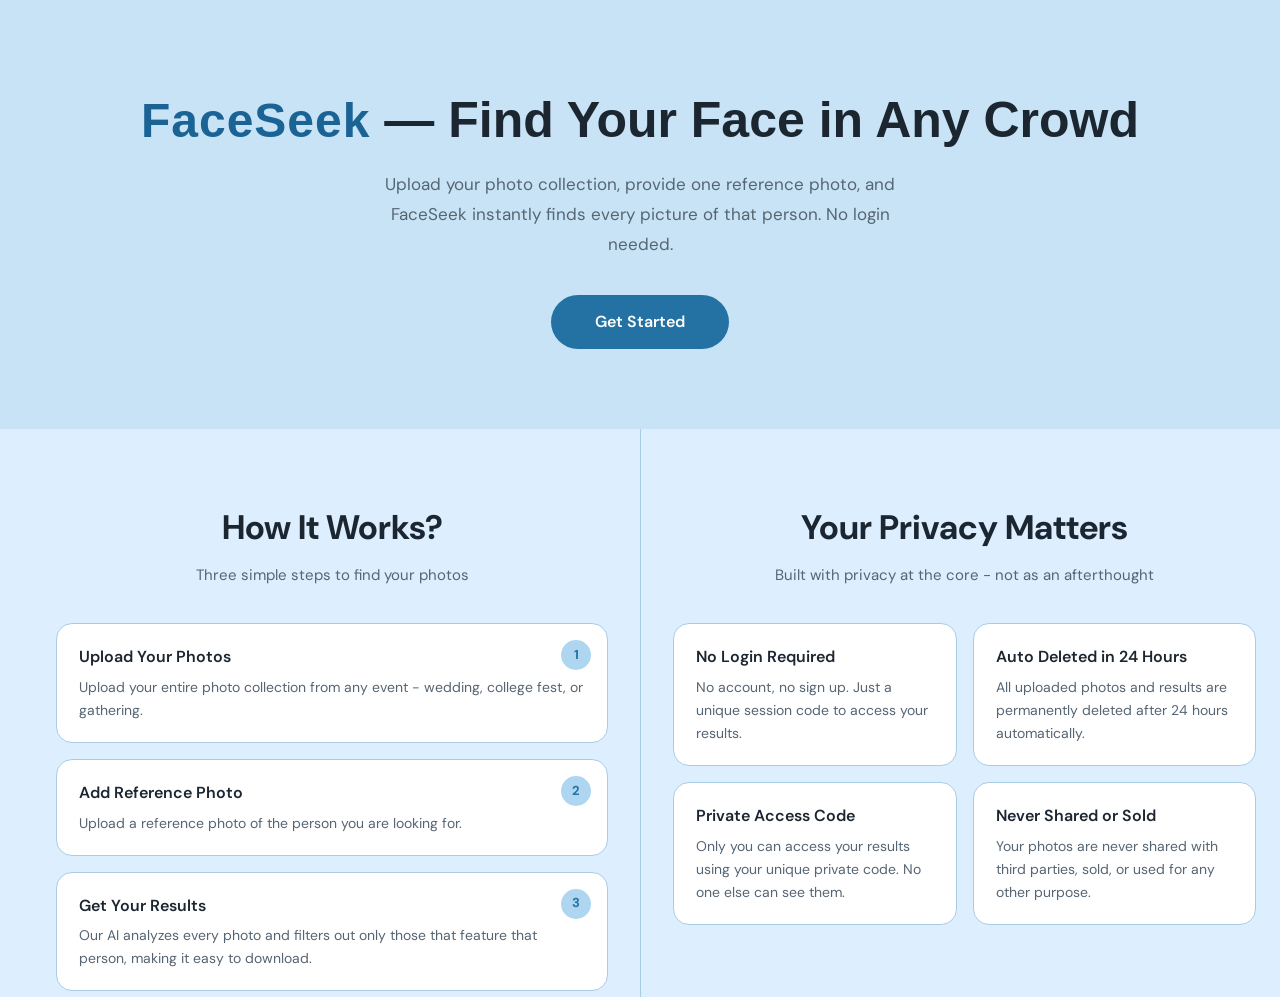
==== commit fa41b990: "fix: remove old shared script and fix typos in landing page" ====
--- a/frontend/index.html
+++ b/frontend/index.html
@@ -20,7 +20,7 @@
         </p>
 
         <div class="btn-wrapper">
-            <a href="Page2.html" class="btn-primary">Get Started</a>
+            <a href="menu.html" class="btn-primary">Get Started</a>
         </div>
 
     </section>
@@ -40,13 +40,13 @@
                 <div class="step-card">
                     <div class="step-number">2</div>
                     <h3>Add Reference Photo</h3>
-                    <p>Upload a reference photo of the person you are looking for, or the one from your camera.</p>
+                    <p>Upload a reference photo of the person you are looking for.</p>
                 </div>
 
                 <div class="step-card">
                     <div class="step-number">3</div>
                     <h3>Get Your Results</h3>
-                    <p>Our AI scans every photo and returns only the ones that contain that person. Download and share.</p>
+                    <p>Our AI analyzes every photo and filters out only those that feature that person, making it easy to download.</p>
                 </div>
 
             </div>
--- a/frontend/Style.css
+++ b/frontend/Style.css
@@ -2328,4 +2328,119 @@
                 .album-preview-grid {
                     grid-template-columns: repeat(auto-fill, minmax(80px, 1fr));
                 }
-            }+            }
+    
+/* ── PASSWORD TOGGLE BUTTON (create-album page) ── */
+.code-btn {
+    position: absolute;
+    right: 12px;
+    top: 50%;
+    transform: translateY(-50%);
+    background: none;
+    border: none;
+    cursor: pointer;
+    padding: 4px;
+    color: var(--text-gray);
+    display: flex;
+    align-items: center;
+    justify-content: center;
+    border-radius: 6px;
+    transition: color 0.15s, background 0.15s;
+}
+
+.code-btn:hover {
+    color: var(--blue);
+    background: var(--blue-light);
+}
+
+.code-btn svg {
+    width: 17px;
+    height: 17px;
+    stroke: currentColor;
+}
+
+/* ── UPLOAD SUCCESS OVERLAY ── */
+.upload-success-overlay {
+    display: none;
+    position: fixed;
+    inset: 0;
+    background: rgba(200, 227, 245, 0.7);
+    backdrop-filter: blur(6px);
+    z-index: 100;
+    align-items: center;
+    justify-content: center;
+    padding: 24px;
+}
+
+.upload-success-overlay.show {
+    display: flex;
+    animation: overlayIn 0.3s ease;
+}
+
+.upload-success-card {
+    background: var(--white);
+    border: 1px solid var(--border);
+    border-radius: 24px;
+    padding: 48px 40px;
+    max-width: 440px;
+    width: 100%;
+    text-align: center;
+    box-shadow: 0 8px 48px rgba(36, 113, 163, 0.13);
+    animation: cardIn 0.35s cubic-bezier(0.34, 1.56, 0.64, 1);
+    position: relative;
+}
+
+.upload-summary {
+    background: var(--hero-bg);
+    border: 1px solid var(--border);
+    border-radius: 14px;
+    padding: 18px 20px;
+    text-align: left;
+    margin-bottom: 24px;
+}
+
+.upload-summary-row {
+    display: flex;
+    justify-content: space-between;
+    align-items: center;
+    gap: 12px;
+}
+
+.upload-summary-row + .upload-summary-row {
+    margin-top: 12px;
+    padding-top: 12px;
+    border-top: 1px solid var(--border);
+}
+
+.upload-summary-label {
+    font-size: 12px;
+    font-weight: 600;
+    color: var(--text-gray);
+    text-transform: uppercase;
+    letter-spacing: 0.5px;
+}
+
+.upload-summary-value {
+    font-size: 14px;
+    font-weight: 600;
+    color: var(--text-dark);
+}
+
+.overlay-close-btn {
+    position: absolute;
+    top: 16px;
+    right: 16px;
+    background: none;
+    border: none;
+    cursor: pointer;
+    padding: 6px;
+    color: var(--text-gray);
+    border-radius: 8px;
+    display: flex;
+    align-items: center;
+    transition: background 0.15s;
+}
+
+.overlay-close-btn:hover {
+    background: var(--hero-bg);
+}
